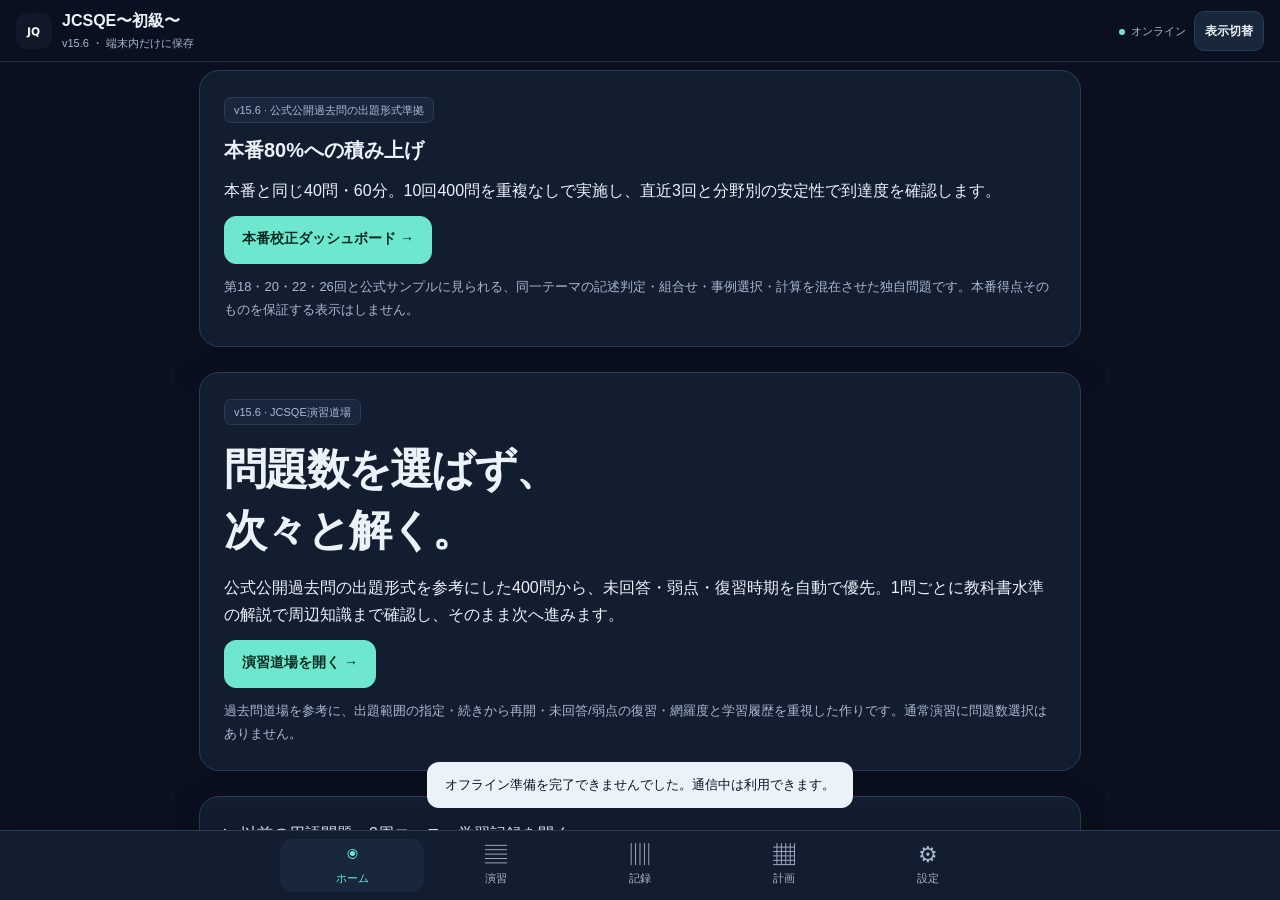
==== index.html @ 43ae615a "Load v15.6 main app assets" ====
<!doctype html>
<html lang="ja" data-theme="dark">
<head>
<meta charset="utf-8">
<meta name="viewport" content="width=device-width,initial-scale=1,viewport-fit=cover">
<meta name="theme-color" content="#0b1120">
<meta name="apple-mobile-web-app-capable" content="yes">
<meta name="apple-mobile-web-app-status-bar-style" content="black-translucent">
<meta name="apple-mobile-web-app-title" content="JCSQE〜初級〜">
<meta name="description" content="JCSQE初級のすきま学習。重複を除いた演習、間隔を空けた復習、初回と復習の記録。端末内保存の静的PWA。">
<link rel="manifest" href="manifest.webmanifest?v=10">
<link rel="apple-touch-icon" href="icon-192.png">
<link rel="icon" href="icon-192.png">
<link rel="stylesheet" href="study.css?v=15.6">
<title>JCSQE〜初級〜</title>
</head>
<body>
<noscript>このアプリにはJavaScriptが必要です。設定で有効にしてください。</noscript>
<div id="app"><main><p>学習データを読み込んでいます…</p></main></div>
<div id="toast" class="toast" role="status" aria-live="polite"></div>
<input id="import-file" type="file" accept="application/json,.json" hidden>
<dialog id="copy-dialog"><h2>テキストをコピーしてチャットへ</h2><textarea id="copy-text" aria-label="コピーする学習レポート" readonly></textarea><button id="copy-close" class="primary">閉じる</button></dialog>
<script src="questions.js?v=4"></script>
<script src="supplement.js?v=7"></script>
<script src="syllabus-course.js?v=9"></script>
<script src="course-engine.js?v=9"></script>
<script src="dojo-engine.js?v=9"></script>
<script src="study-core.js?v=9"></script>
<script src="study-app.js?v=15.6"></script>
<script src="applied-entry.js?v=15.6"></script>
</body>
</html>
---- study.css ----
:root{color-scheme:dark;--bg:#0b1120;--surface:#121d30;--soft:#19273d;--line:#2a3b54;--text:#ecf2fa;--muted:#a9b9cf;--brand:#6ee7cf;--brandink:#072a23;--good:#8debc2;--bad:#ffabb0;--shadow:0 16px 48px #0002;font-family:-apple-system,BlinkMacSystemFont,'Segoe UI','Noto Sans JP',sans-serif;font-size:16px;line-height:1.7}
:root[data-theme=light]{color-scheme:light;--bg:#f3f6f7;--surface:#fff;--soft:#eaf0f2;--line:#cad7df;--text:#162737;--muted:#51677b;--brand:#147d69;--brandink:#fff;--good:#096847;--bad:#ad253b;--shadow:0 10px 28px #26374609}
*{box-sizing:border-box}body{margin:0;background:var(--bg);color:var(--text);overflow-x:hidden}button,input,select,textarea{font:inherit}button{cursor:pointer;touch-action:manipulation}button:disabled{opacity:.55;cursor:default}a{color:var(--brand);text-underline-offset:4px}button:focus-visible,a:focus-visible,input:focus-visible,select:focus-visible,summary:focus-visible,textarea:focus-visible{outline:3px solid var(--brand);outline-offset:3px}button{color:var(--text)}header{position:sticky;top:0;z-index:50;width:100%;max-width:1000px;margin:auto;display:flex;align-items:center;justify-content:space-between;padding:calc(10px + env(safe-area-inset-top)) max(16px,env(safe-area-inset-right)) 9px max(16px,env(safe-area-inset-left));gap:10px;background:color-mix(in srgb,var(--bg) 92%,transparent);backdrop-filter:blur(14px);-webkit-backdrop-filter:blur(14px);border-bottom:1px solid color-mix(in srgb,var(--line) 72%,transparent)}.brand{display:flex;gap:10px;align-items:center;color:var(--text);font-size:16px;font-weight:750;text-decoration:none;line-height:1.4;min-width:0;flex:1;overflow:hidden}.brand img{border-radius:11px}.brand small{display:block;font-size:11px;color:var(--muted);font-weight:500;margin-top:4px;white-space:nowrap;overflow:hidden;text-overflow:ellipsis}.header-tools{display:flex;align-items:center;gap:8px;flex:0 0 auto}.header-theme,.header-update{border:1px solid var(--line);background:var(--soft);color:var(--text);border-radius:10px;min-height:40px;padding:7px 10px;font-size:12px;font-weight:650;white-space:nowrap}.header-update{background:var(--brand);border-color:var(--brand);color:var(--brandink)}.status-dot{font-size:11px;color:var(--muted);white-space:nowrap}.status-dot:before{content:'';display:inline-block;border-radius:50%;background:var(--brand);width:6px;height:6px;margin-right:6px}main{max-width:930px;margin:auto;padding:8px 24px calc(112px + env(safe-area-inset-bottom));min-height:70vh}section{margin:0 0 25px}h1,h2,h3,p{margin-top:0}h1{font-size:clamp(29px,4vw,43px);line-height:1.4;letter-spacing:-.04em;margin-bottom:14px}h2{font-size:20px;line-height:1.5;margin:0 0 12px}p{margin-bottom:12px}p:last-child{margin-bottom:0}.hero{padding:22px 0 8px;max-width:700px}.hero p{color:var(--muted)}.hero small{font-size:.45em;color:var(--muted);letter-spacing:0}.eyebrow{letter-spacing:.17em;font-size:10px;color:var(--brand);font-weight:800;margin-bottom:13px}em{font-style:normal;color:var(--brand)}.panel{border:1px solid var(--line);border-radius:20px;background:var(--surface);padding:24px;box-shadow:var(--shadow)}.notice{margin:0 auto 22px;padding:18px 20px;border:1px solid var(--line);border-left:3px solid var(--brand);border-radius:12px;max-width:882px;background:var(--surface);font-size:14px}.notice p{margin:7px 0 0;color:var(--muted)}.notice button{margin:10px 0 0}.danger-text{border-left-color:var(--bad);color:var(--bad)}.metrics{display:grid;grid-template-columns:repeat(3,minmax(0,1fr));gap:12px}.metrics.two{grid-template-columns:repeat(2,minmax(0,1fr))}.metric{padding:17px;border:1px solid var(--line);border-radius:15px;background:var(--surface);min-width:0}.metric strong{display:block;font-size:30px;line-height:1.4;font-variant-numeric:tabular-nums;letter-spacing:-.03em}.metric span{display:block;font-size:12px;color:var(--muted);line-height:1.5}.panel .metric{border:0;background:var(--soft)}.section-head{display:flex;gap:10px;align-items:center;justify-content:space-between;margin:24px 0 12px}.section-head h2{margin:0}.section-head>span{font-size:12px;color:var(--muted)}.quick-grid{display:grid;grid-template-columns:repeat(3,minmax(0,1fr));gap:12px}.launch-grid{display:grid;grid-template-columns:repeat(2,minmax(0,1fr));gap:12px}.launch{position:relative;text-align:left;padding:20px 36px 20px 20px;background:var(--surface);border:1px solid var(--line);border-radius:17px;min-height:118px;transition:border-color .15s,transform .15s}.launch:hover{border-color:var(--brand);transform:translateY(-1px)}.launch strong{display:block;font-size:20px}.launch span{display:block;color:var(--muted);font-size:12px;margin-top:6px;line-height:1.6}.launch>b{position:absolute;right:15px;top:18px;color:var(--brand);font-weight:500}.launch.featured{background:var(--brand);border-color:var(--brand);color:var(--brandink)}.launch.featured span,.launch.featured>b{color:var(--brandink)}.muted{color:var(--muted);font-size:13px;line-height:1.75;margin-top:12px}.primary,.secondary{border:1px solid var(--line);border-radius:12px;min-height:48px;padding:11px 17px;line-height:1.55;background:var(--soft);font-weight:650;font-size:14px}.primary{background:var(--brand);color:var(--brandink);border-color:var(--brand)}.secondary:hover{border-color:var(--brand)}.full{width:100%;min-height:54px}.button-row{display:flex;gap:10px;flex-wrap:wrap;margin:16px 0}.resume{display:flex;align-items:center;justify-content:space-between;gap:16px}.resume h2{margin:8px 0 3px}.resume p,.resume small{color:var(--muted);font-size:13px;margin:0}.tag{display:inline-block;border:1px solid var(--line);background:var(--soft);padding:4px 9px;border-radius:7px;font-size:11px;color:var(--muted);line-height:1.5}.nav{position:fixed;bottom:0;left:0;right:0;z-index:20;display:grid;grid-template-columns:repeat(5,1fr);background:var(--surface);border-top:1px solid var(--line);padding:8px max(8px,calc((100vw - 720px)/2)) calc(8px + env(safe-area-inset-bottom));box-shadow:0 -6px 25px #0002}.nav button{border:0;background:none;color:var(--muted);display:flex;flex-direction:column;align-items:center;font-size:11px;min-height:49px;border-radius:12px;gap:2px;padding:4px}.nav span{font-size:22px;line-height:1.1}.nav button[aria-current]{color:var(--brand);background:var(--soft)}.quiz-top{display:flex;gap:12px;align-items:center;justify-content:space-between;margin:12px 0}.quiz-top p{margin:8px 0 0}.timer{font-size:24px;color:var(--brand);font-variant-numeric:tabular-nums}progress{width:100%;height:5px;display:block;margin:0 0 20px;border:0;border-radius:5px;overflow:hidden;background:var(--soft);accent-color:var(--brand)}progress::-webkit-progress-bar{background:var(--soft)}progress::-webkit-progress-value{background:var(--brand)}.question-tools{display:flex;justify-content:space-between;gap:10px;align-items:center;margin-bottom:20px}.question-tools button{min-height:40px;padding:6px 10px;font-size:12px;background:none}.question-text{font-size:20px;letter-spacing:0;line-height:1.85;white-space:pre-wrap;overflow-wrap:anywhere;margin-bottom:24px}.options{display:grid;gap:14px;margin-bottom:28px}.option{display:flex;align-items:flex-start;gap:13px;text-align:left;padding:16px;min-height:62px;border:1px solid var(--line);background:var(--soft);border-radius:13px;line-height:1.8;font-size:16px;overflow-wrap:anywhere}.option .letter{display:flex;align-items:center;justify-content:center;flex:0 0 29px;height:29px;border:1px solid var(--line);border-radius:9px;font-size:13px;font-weight:750}.option.chosen{border-color:var(--brand);box-shadow:inset 0 0 0 1px var(--brand)}.option:disabled{opacity:1}.option.right{border-color:var(--good)}.option.wrong{border-color:var(--bad)}.option.right .letter{color:var(--good)}.option.wrong .letter{color:var(--bad)}.answer-actions{display:flex;gap:10px;flex-wrap:wrap}.answer-actions button{flex:1;min-width:115px}.feedback{scroll-margin-top:18px;border:1px solid var(--line);border-left:4px solid var(--brand);border-radius:14px;padding:22px;background:var(--surface);margin-bottom:22px}.feedback.incorrect{border-left-color:var(--bad)}.feedback h2{font-size:19px}.feedback p{font-size:15px;overflow-wrap:anywhere;white-space:pre-line}details{border-top:1px solid var(--line);margin-top:16px;padding-top:14px}summary{cursor:pointer;min-height:44px;line-height:1.65}.feedback details p{font-size:14px;margin-top:8px}.check{display:flex;align-items:center;gap:10px;min-height:48px}.check input{width:22px;height:22px;accent-color:var(--brand)}.mock-controls{display:flex;gap:9px;flex-wrap:wrap}.mock-controls button{flex:1}.jump-grid{display:grid;grid-template-columns:repeat(8,minmax(0,1fr));gap:7px;margin:15px 0 24px}.jump-grid button{padding:0;min-height:44px;border:1px solid var(--line);background:var(--surface);border-radius:8px}.jump-grid .filled{background:var(--soft);color:var(--brand)}.jump-grid .current{border:2px solid var(--brand)}.category-list{display:grid;gap:10px;margin-bottom:25px}.category-list>button,.plan-row{display:flex;align-items:center;justify-content:space-between;gap:12px;padding:17px 18px;min-height:64px;background:var(--surface);border:1px solid var(--line);border-radius:13px;text-align:left}.category-list strong{font-size:15px}.category-list span{font-size:12px;color:var(--muted)}.category-list strong{color:var(--text)}.category-list small{display:block;font-size:11px}.profile-list{display:flex;gap:8px;flex-wrap:wrap;margin:12px 0}.result-list>details{border:1px solid var(--line);border-radius:15px;background:var(--surface);padding:18px;margin-bottom:12px}.result-list summary p{font-size:14px;margin:10px 0}.result-list summary small{color:var(--muted);font-size:11px}.result-list .feedback{box-shadow:none;border:0;padding:16px 0 0;margin:0}.result-list summary>span{font-size:15px;font-weight:700}input:not([type=checkbox]),select,textarea{border:1px solid var(--line);border-radius:10px;background:var(--soft);color:var(--text);padding:12px;max-width:100%;min-height:48px;font-size:16px}input#profile-name{flex:1;min-width:130px}select{margin-left:10px}.toast{position:fixed;bottom:calc(92px + env(safe-area-inset-bottom));left:50%;transform:translateX(-50%);max-width:90vw;width:max-content;z-index:60;background:var(--text);color:var(--bg);padding:12px 18px;border-radius:12px;font-size:13px;opacity:0;pointer-events:none;transition:opacity .2s}.toast.show{opacity:1}dialog{width:min(620px,92vw);border:1px solid var(--line);border-radius:18px;background:var(--surface);color:var(--text);padding:24px}dialog::backdrop{background:#0009}dialog textarea{width:100%;height:45vh;margin-bottom:14px}dialog h2{font-size:18px}
@media(min-width:720px){.hero{padding-top:34px}.question{max-width:780px;margin-left:auto;margin-right:auto}.feedback{max-width:780px;margin-left:auto;margin-right:auto}.quick-grid .launch{min-height:125px}.quick-grid strong{font-size:26px}}
@media(max-width:430px){header{padding:18px 16px 10px}.brand{font-size:14px}.status-dot{font-size:10px}main{padding-left:16px;padding-right:16px}.panel{padding:18px;border-radius:16px}.hero{padding-top:16px}.metrics{gap:8px}.metric{padding:13px 10px}.metric strong{font-size:25px}.metric span{font-size:11px}.quick-grid{gap:8px}.quick-grid .launch{padding:15px 10px;min-height:104px}.quick-grid .launch strong{font-size:22px}.quick-grid .launch>b{display:none}.quick-grid .launch span{font-size:11px}.launch-grid{gap:9px}.launch-grid .launch{padding:17px 25px 16px 14px}.launch-grid .launch strong{font-size:16px}.launch-grid .launch>b{right:10px}.question-text{font-size:18px}.option{padding:13px 12px;gap:10px;font-size:16px}.section-head h2{font-size:19px}.section-head>span{font-size:10px}.question-tools{gap:6px}.question-tools button{font-size:11px}.question-tools .tag{font-size:10px}.quiz-top .secondary{padding:9px;font-size:12px}.jump-grid{grid-template-columns:repeat(5,minmax(0,1fr))}.notice{margin-left:0;margin-right:0}.answer-actions button{font-size:13px;min-width:100px}.category-list>button{padding:15px 13px}}
@media(prefers-reduced-motion:reduce){*{scroll-behavior:auto!important;transition:none!important}}

/* v9 question-dojo filters */
.dojo-filters{display:grid;grid-template-columns:repeat(2,minmax(0,1fr));gap:12px;margin:14px 0}.dojo-filters label{display:flex;flex-direction:column;gap:6px;color:var(--muted);font-size:12px}.dojo-filters select{margin:0;width:100%;min-height:48px;color:var(--text);background:var(--soft);border:1px solid var(--line);border-radius:10px;padding:10px}.dojo-filters select:focus{border-color:var(--brand)}
@media(max-width:560px){.dojo-filters{grid-template-columns:1fr}.dojo-filters label{font-size:11px}}

/* v10: one-tap answers and denser explanations */
.answer-confidence{margin:0 0 12px;padding:10px 12px;border:1px solid var(--line);border-radius:11px;background:var(--soft);width:max-content;max-width:100%;font-weight:650}
.answer-confidence input{flex:0 0 auto}
.explain-block{margin-top:18px}
.explain-block h3{font-size:14px;line-height:1.5;margin:18px 0 7px;color:var(--brand)}
.explain-block>p{margin-bottom:10px}
.choice-notes{display:grid;gap:9px;margin-top:8px}
.choice-note{border:1px solid var(--line);border-radius:11px;padding:11px 12px;background:var(--soft)}
.choice-note.correct-choice{border-color:var(--good)}
.choice-note-title{display:flex;gap:9px;align-items:flex-start;font-weight:700;font-size:14px;line-height:1.65}
.choice-note-title span{display:inline-flex;align-items:center;justify-content:center;flex:0 0 25px;height:25px;border:1px solid var(--line);border-radius:7px;font-size:12px}
.choice-note.correct-choice .choice-note-title span{color:var(--good);border-color:var(--good)}
.choice-note p{font-size:13px!important;line-height:1.75;margin:7px 0 0;color:var(--muted)}

/* v10.1: concise-first explanations */
.explain-brief{margin-top:16px;padding:14px 15px;border:1px solid var(--line);border-radius:12px;background:var(--soft)}
.explain-brief h3{margin:0 0 7px;font-size:14px;color:var(--brand)}
.explain-brief p{margin:0;font-size:14px;line-height:1.75}
.explain-brief .memory-cue{margin-top:8px;color:var(--muted)}
.deep-details{margin-top:12px;border:1px solid var(--line);border-radius:12px;padding:0;background:var(--surface);overflow:hidden}
.deep-details>summary{padding:13px 15px;font-weight:700;color:var(--brand);list-style-position:inside}
.deep-details[open]>summary{border-bottom:1px solid var(--line)}
.deep-details-body{padding:14px 15px}
.deep-details-body h3{font-size:14px;margin:0 0 10px;color:var(--brand)}

/* v10.2: actionable study-plan catch-up cards */
.plan-row.plan-clickable{cursor:pointer;transition:border-color .15s,transform .15s,background .15s}
.plan-row.plan-clickable:hover{border-color:var(--brand);transform:translateY(-1px)}
.plan-row.plan-clickable:active{transform:translateY(0)}
.plan-row.plan-clickable:focus-visible{outline:3px solid var(--brand);outline-offset:3px}
.plan-row.plan-clickable .tag{color:var(--brand);border-color:var(--brand)}
.plan-row.plan-completed{opacity:.82}
@media(max-width:430px){.plan-row.plan-clickable{min-height:72px}.plan-row.plan-clickable .tag{max-width:46%;text-align:center}}

/* mobile sticky header */
@media(max-width:560px){header{padding:calc(8px + env(safe-area-inset-top)) max(12px,env(safe-area-inset-right)) 7px max(12px,env(safe-area-inset-left));gap:8px}.brand{font-size:14px;gap:8px}.brand img{width:30px;height:30px}.brand small{font-size:10px;max-width:46vw}.status-dot{display:none}.header-theme{min-width:76px;padding:7px 9px;font-size:12px}}
@media(max-width:360px){.brand small{max-width:40vw}.header-theme{min-width:72px;padding-left:7px;padding-right:7px}}

/* v15.4 viewport-safe app shell */
html,body{height:100%}
#app{height:100dvh;min-height:100dvh;display:grid;grid-template-rows:auto minmax(0,1fr) auto;overflow:hidden}
#app>header{position:relative;top:auto;max-width:none;width:100%}
#app>main{min-height:0;height:100%;width:100%;margin:0 auto;overflow-y:auto;overscroll-behavior-y:contain;-webkit-overflow-scrolling:touch;padding-bottom:28px;scroll-padding-bottom:28px}
#app>.nav{position:relative;bottom:auto;left:auto;right:auto;width:100%;z-index:30;box-shadow:0 -6px 25px #0002;flex:0 0 auto}
@media(max-width:560px){
  #app>main{padding-bottom:24px;scroll-padding-bottom:24px}
  #app>.nav{padding-top:5px;padding-bottom:max(5px,env(safe-area-inset-bottom))}
  #app>.nav button{min-height:42px;font-size:10px;padding:2px}
  #app>.nav span{font-size:19px}
}

.update-notice{position:relative;z-index:1;margin-top:6px}.update-notice .primary{width:100%;margin-top:10px}
@media(max-width:560px){.header-tools{gap:5px}.header-theme,.header-update{min-width:68px;padding:6px 8px;font-size:11px}.update-notice{margin:4px 0 16px}}

/* v15.6 explicit version status */
.version-grid{display:grid;grid-template-columns:repeat(3,minmax(0,1fr));gap:9px;margin:14px 0}
.version-grid>div{border:1px solid var(--line);background:var(--soft);border-radius:12px;padding:12px;min-width:0}
.version-grid span{display:block;font-size:10px;color:var(--muted);margin-bottom:5px}
.version-grid strong{display:block;font-size:17px;overflow-wrap:anywhere}
.version-grid strong.good{color:var(--good)}.version-grid strong.warn{color:var(--brand)}
#app{min-height:100svh;height:100dvh}
@media(max-width:560px){
 .version-grid{grid-template-columns:1fr}
 .version-grid>div{display:flex;align-items:center;justify-content:space-between;gap:12px;padding:10px 12px}
 .version-grid span{margin:0;font-size:11px}.version-grid strong{font-size:15px;text-align:right}
 .version-panel .button-row>*{flex:1 1 100%}
}
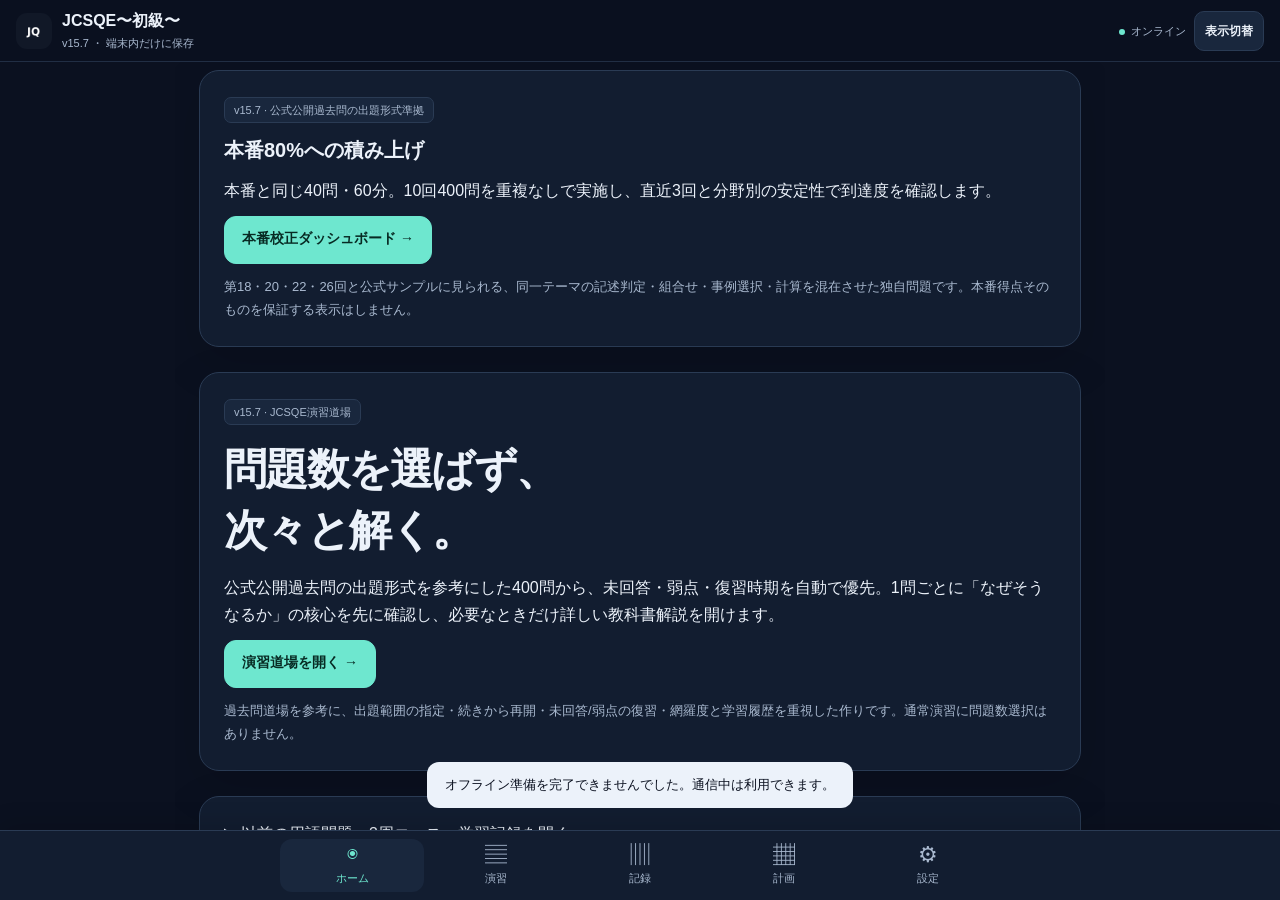
==== commit 8d6f3b7b: "Load v15.7 main assets" ====
--- a/index.html
+++ b/index.html
@@ -11,7 +11,7 @@
 <link rel="manifest" href="manifest.webmanifest?v=10">
 <link rel="apple-touch-icon" href="icon-192.png">
 <link rel="icon" href="icon-192.png">
-<link rel="stylesheet" href="study.css?v=15.6">
+<link rel="stylesheet" href="study.css?v=15.7">
 <title>JCSQE〜初級〜</title>
 </head>
 <body>
@@ -26,7 +26,7 @@
 <script src="course-engine.js?v=9"></script>
 <script src="dojo-engine.js?v=9"></script>
 <script src="study-core.js?v=9"></script>
-<script src="study-app.js?v=15.6"></script>
-<script src="applied-entry.js?v=15.6"></script>
+<script src="study-app.js?v=15.7"></script>
+<script src="applied-entry.js?v=15.7"></script>
 </body>
 </html>
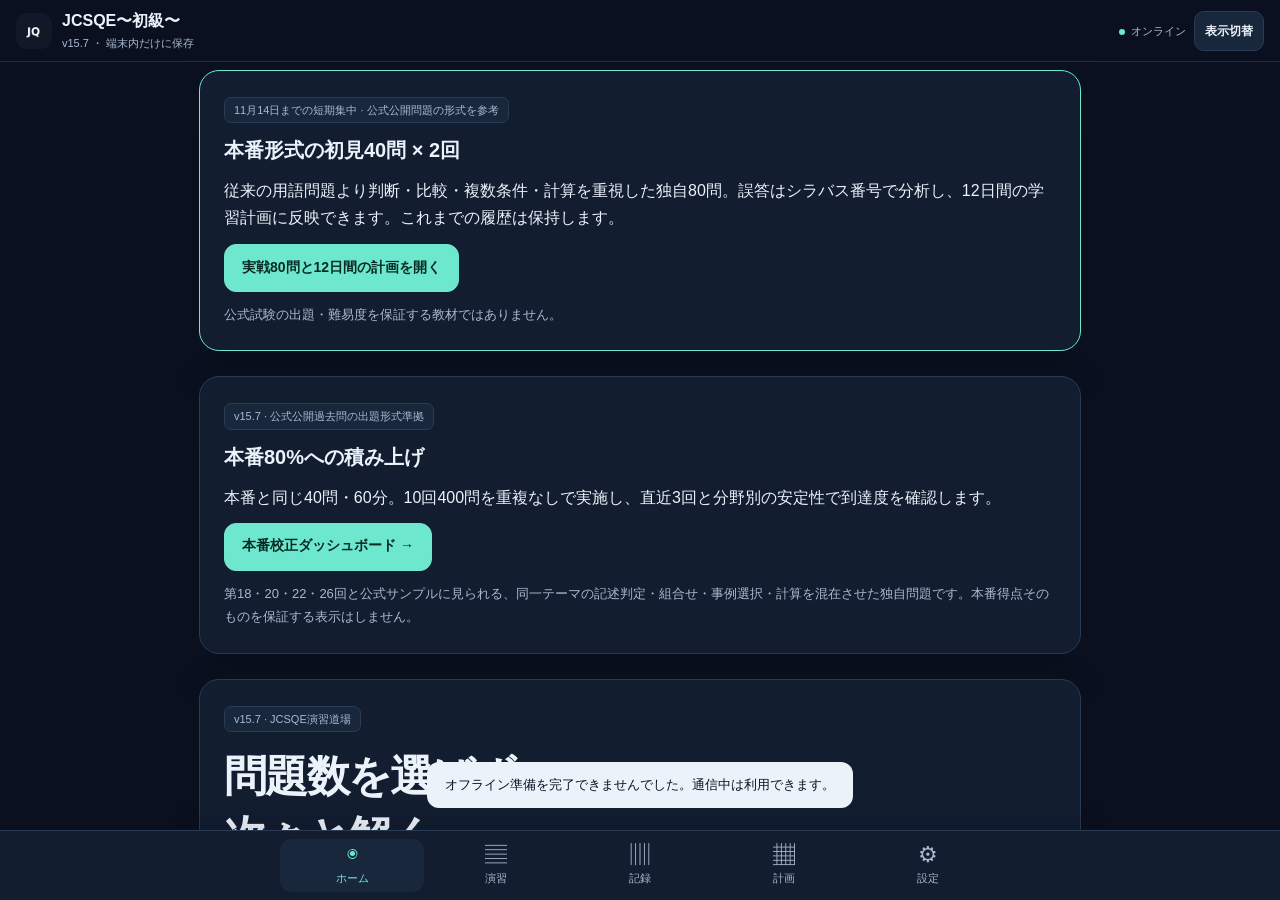
==== commit cea290a3: "Expose final-exam practice from main study home" ====
--- a/index.html
+++ b/index.html
@@ -11,7 +11,7 @@
 <link rel="manifest" href="manifest.webmanifest?v=10">
 <link rel="apple-touch-icon" href="icon-192.png">
 <link rel="icon" href="icon-192.png">
-<link rel="stylesheet" href="study.css?v=15.7">
+<link rel="stylesheet" href="study.css?v=15.7"><link rel="stylesheet" href="keyword-explanations.css?v=15.8">
 <title>JCSQE〜初級〜</title>
 </head>
 <body>
@@ -26,7 +26,9 @@
 <script src="course-engine.js?v=9"></script>
 <script src="dojo-engine.js?v=9"></script>
 <script src="study-core.js?v=9"></script>
+<script src="keyword-explanations.js?v=15.8"></script><script src="acronym-explanations.js?v=15.9"></script><script src="keyword-ui.js?v=15.8"></script>
 <script src="study-app.js?v=15.7"></script>
 <script src="applied-entry.js?v=15.7"></script>
+<script src="cram-entry-v17.js?v=17.0"></script>
 </body>
 </html>
--- a/keyword-explanations.css
+++ b/keyword-explanations.css
@@ -0,0 +1,13 @@
+/* Each choice gets its own dictionary entry, in the displayed A-D order. */
+.keyword-options{margin:20px 0 24px!important;padding:0!important;border:0!important}
+.keyword-options>h4{font-size:19px;margin:0 0 14px;line-height:1.6}
+.keyword-card{padding:17px!important;margin:0 0 15px!important;border:1px solid var(--line,#30445b);border-radius:14px;background:var(--surface,#142235)}
+.keyword-card .reason-head{display:flex;align-items:flex-start;justify-content:space-between;gap:12px;flex-wrap:wrap}
+.keyword-card .reason-head>b{flex:1 1 240px;line-height:1.8;overflow-wrap:anywhere}
+.keyword-card .verdict{font-size:11px;white-space:normal}
+.keyword-definition{white-space:pre-line;line-height:1.9!important;margin:15px 0!important;font-size:15px;overflow-wrap:anywhere}
+.keyword-definition strong{font-size:16px;display:inline;color:var(--text,inherit)}
+.keyword-reason{margin-top:15px;border-top:1px solid var(--line,#30445b);padding-top:9px}
+.keyword-reason summary,.keyword-steps>summary{min-height:44px;cursor:pointer;padding:8px 0;line-height:1.7}
+.keyword-steps>.core-explanation{margin-top:14px}
+@media(max-width:430px){.keyword-card{padding:14px!important}.keyword-definition{font-size:15px}.keyword-options>h4{font-size:18px}}
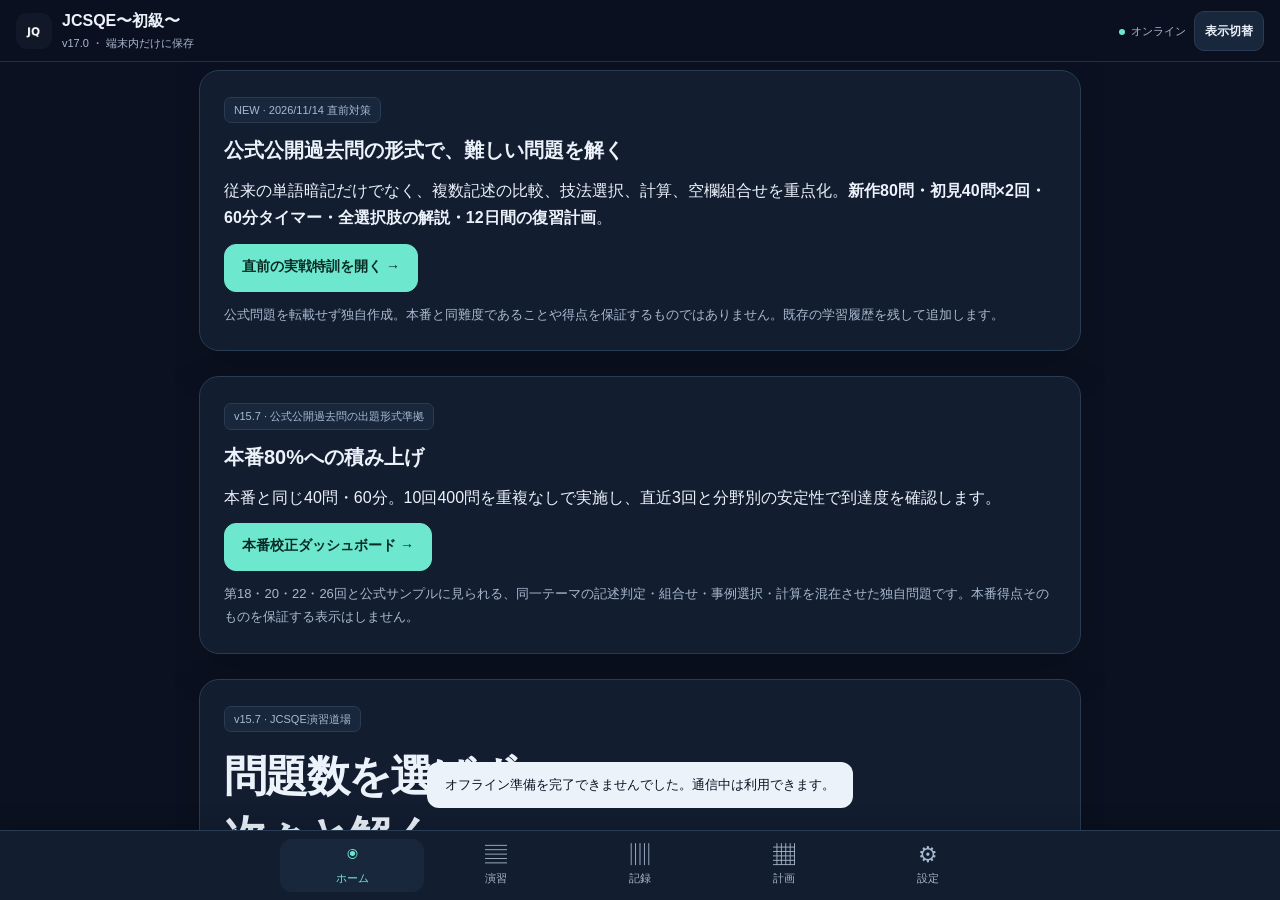
==== commit 3de77b36: "Expose official past-exam-style cram program from existing JCSQE home" ====
--- a/index.html
+++ b/index.html
@@ -29,6 +29,6 @@
 <script src="keyword-explanations.js?v=15.8"></script><script src="acronym-explanations.js?v=15.9"></script><script src="keyword-ui.js?v=15.8"></script>
 <script src="study-app.js?v=15.7"></script>
 <script src="applied-entry.js?v=15.7"></script>
-<script src="cram-entry-v17.js?v=17.0"></script>
+<script src="cram-link-v17.js?v=17.1"></script>
 </body>
 </html>
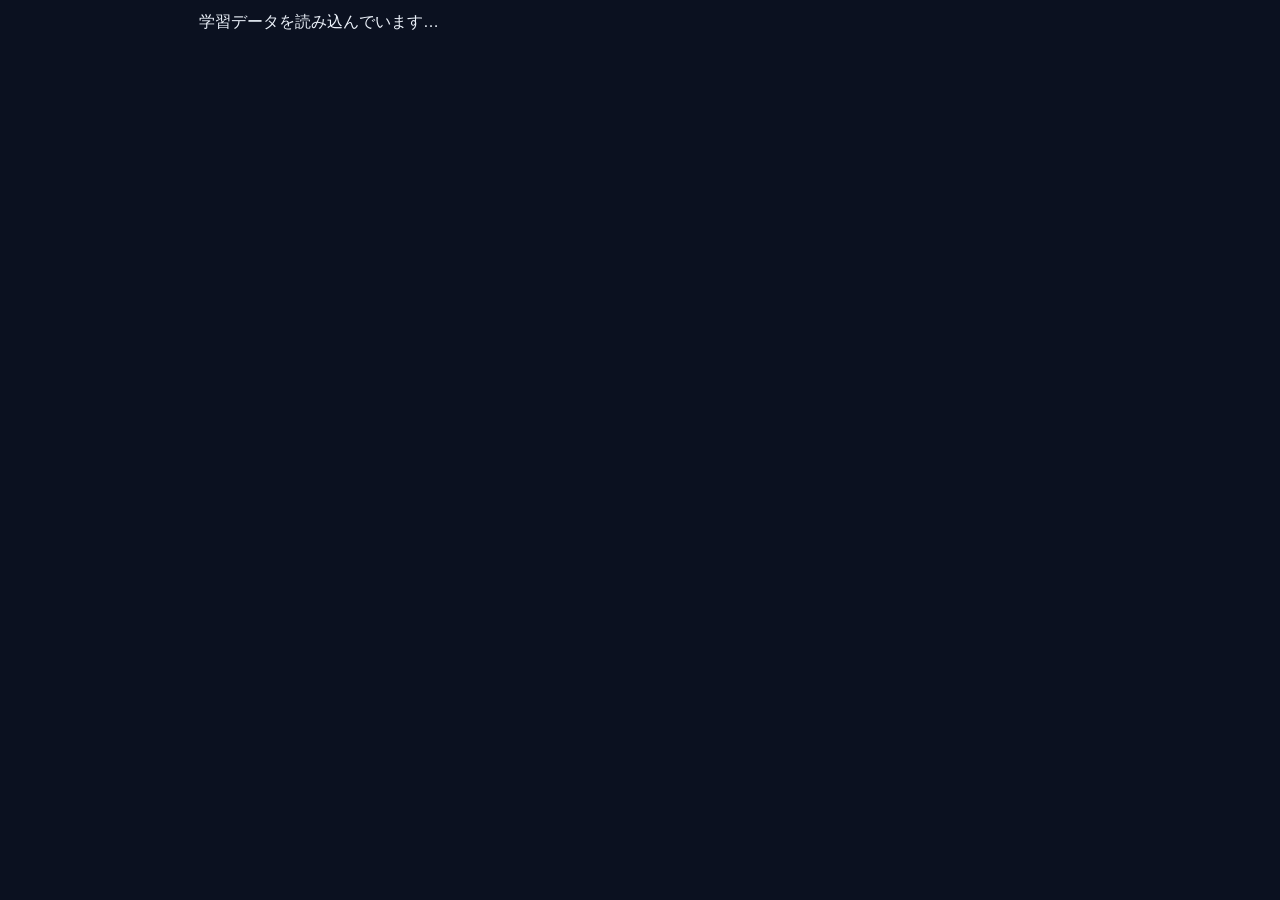
==== commit 13cd2bc1: "feat: expose targeted weakness drill from usual JCSQE URL" ====
--- a/index.html
+++ b/index.html
@@ -30,5 +30,6 @@
 <script src="study-app.js?v=15.7"></script>
 <script src="applied-entry.js?v=15.7"></script>
 <script src="cram-link-v17.js?v=17.1"></script>
+<script src="weakness-link-v18.js?v=18.0"></script>
 </body>
 </html>
